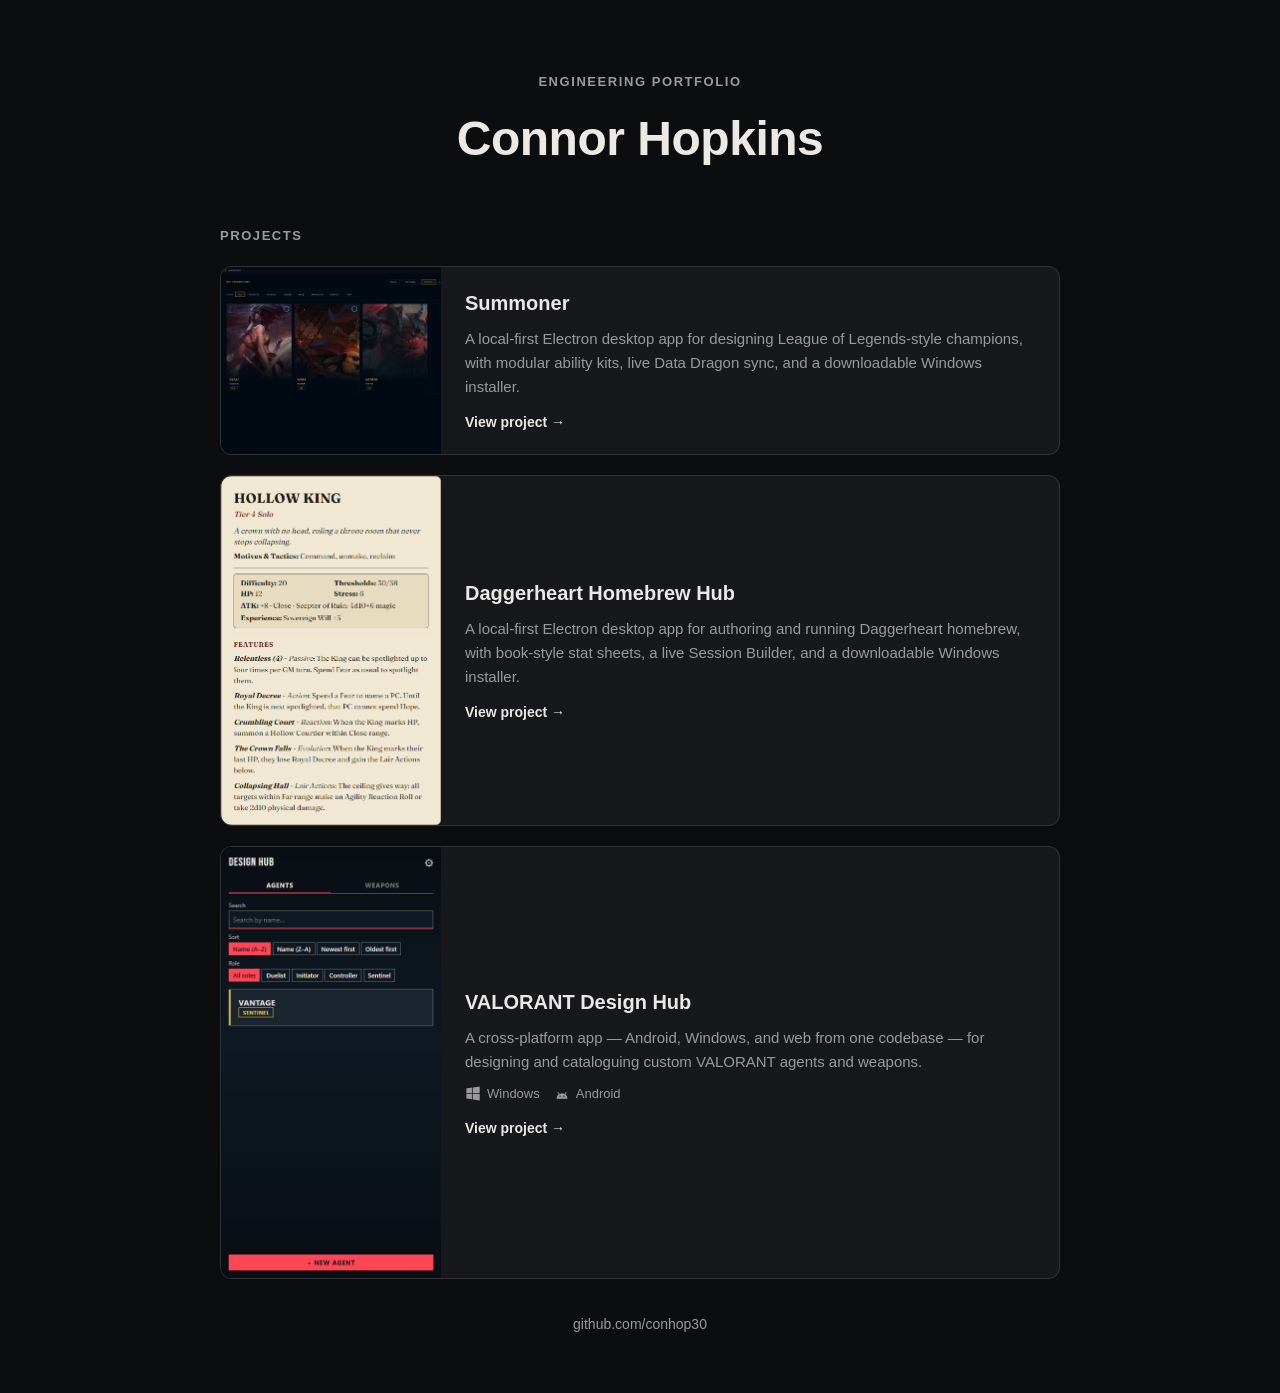
==== index.html @ f41ec2f6 "Add Windows download and OS logos next to each download button Co-Authored-By: Claude Sonnet 5 <nore" ====
<!DOCTYPE html>
<html lang="en">
<head>
<meta charset="UTF-8">
<meta name="viewport" content="width=device-width, initial-scale=1.0">
<title>Connor Hopkins</title>
<meta name="description" content="Software engineering projects and downloads.">
<link rel="stylesheet" href="css/base.css">
<link rel="stylesheet" href="css/home.css">
<link rel="icon" href="data:,">
</head>
<body>

<svg width="0" height="0" style="position:absolute" aria-hidden="true" focusable="false">
  <symbol id="icon-windows" viewBox="0 0 24 24">
    <path fill="currentColor" d="M2 3.6 10.4 2.4v8.2H2zM11.6 2.2 22 .7v9.9H11.6zM2 11.8h8.4v8.2L2 18.8zM11.6 11.8H22v9.9L11.6 20.2z"/>
  </symbol>
  <symbol id="icon-android" viewBox="0 0 24 24">
    <path fill="currentColor" fill-rule="evenodd" d="M3.8 19a8.2 8.2 0 0 1 16.4 0zM8 15.2a1.1 1.1 0 1 0 2.2 0 1.1 1.1 0 0 0-2.2 0zm5.8 0a1.1 1.1 0 1 0 2.2 0 1.1 1.1 0 0 0-2.2 0z"/>
    <path fill="none" stroke="currentColor" stroke-width="1.4" stroke-linecap="round" d="M7.7 12.6 6.1 9.6M16.3 12.6 17.9 9.6"/>
  </symbol>
</svg>

<header class="home-header">
  <p class="eyebrow">Engineering Portfolio</p>
  <h1>Connor Hopkins</h1>
</header>

<main class="wrap">
  <section class="projects">
    <h2>Projects</h2>

    <a class="project-card" href="projects/summoner/">
      <div class="project-card-media">
        <img src="projects/summoner/assets/shot-gallery.png" alt="Summoner champion gallery screenshot">
      </div>
      <div class="project-card-body">
        <h3>Summoner</h3>
        <p>A local-first Electron desktop app for designing League of Legends-style champions, with modular ability kits, live Data Dragon sync, and a downloadable Windows installer.</p>
        <span class="project-card-cta">View project →</span>
      </div>
    </a>

    <a class="project-card" href="projects/daggerheart-hub/">
      <div class="project-card-media">
        <img src="projects/daggerheart-hub/assets/shot-sheet.png" alt="A book-style Daggerheart adversary stat sheet from the app">
      </div>
      <div class="project-card-body">
        <h3>Daggerheart Homebrew Hub</h3>
        <p>A local-first Electron desktop app for authoring and running Daggerheart homebrew, with book-style stat sheets, a live Session Builder, and a downloadable Windows installer.</p>
        <span class="project-card-cta">View project →</span>
      </div>
    </a>

    <a class="project-card" href="projects/valorant-design-hub/">
      <div class="project-card-media">
        <img src="projects/valorant-design-hub/assets/shot-hub.png" alt="VALORANT Design Hub app screenshot">
      </div>
      <div class="project-card-body">
        <h3>VALORANT Design Hub</h3>
        <p>A cross-platform app — Android, Windows, and web from one codebase — for designing and cataloguing custom VALORANT agents and weapons.</p>
        <span class="platforms">
          <span class="platform"><svg aria-hidden="true"><use href="#icon-windows"/></svg>Windows</span>
          <span class="platform"><svg aria-hidden="true"><use href="#icon-android"/></svg>Android</span>
        </span>
        <span class="project-card-cta">View project →</span>
      </div>
    </a>
  </section>
</main>

<footer>
  <a href="https://github.com/conhop30" target="_blank" rel="noopener">github.com/conhop30</a>
</footer>

</body>
</html>
---- css/base.css ----
*, *::before, *::after { box-sizing: border-box; }
html { -webkit-text-size-adjust: 100%; }
body { margin: 0; }
img, video { max-width: 100%; display: block; }
a { color: inherit; }
---- css/home.css ----
/* Deliberately neutral/minimal — the real voice and tone for this page
   is still being decided. Grayscale on purpose: no accent color baked in
   that would need undoing later. */
:root {
  --bg: #0c0d0f;
  --surface: #17181b;
  --text: #ece9e4;
  --text-dim: #9a9a9d;
  --line: rgba(236, 233, 228, 0.12);
  --font-body: -apple-system, BlinkMacSystemFont, "Segoe UI", Roboto, sans-serif;
}

body {
  background: var(--bg);
  color: var(--text);
  font-family: var(--font-body);
  line-height: 1.6;
  -webkit-font-smoothing: antialiased;
}

.wrap {
  max-width: 880px;
  margin: 0 auto;
  padding: 0 20px;
}

.home-header {
  padding: 72px 20px 48px;
  text-align: center;
}

.eyebrow {
  margin: 0 0 8px;
  font-size: 13px;
  font-weight: 600;
  letter-spacing: 0.12em;
  text-transform: uppercase;
  color: var(--text-dim);
}

.home-header h1 {
  margin: 0;
  font-size: clamp(32px, 6vw, 48px);
  font-weight: 700;
  letter-spacing: -0.01em;
}

main {
  padding-bottom: 96px;
}

.projects h2 {
  margin: 0 0 20px;
  font-size: 13px;
  font-weight: 600;
  letter-spacing: 0.12em;
  text-transform: uppercase;
  color: var(--text-dim);
}

.project-card {
  display: grid;
  grid-template-columns: 220px 1fr;
  gap: 24px;
  align-items: stretch;
  background: var(--surface);
  border: 1px solid var(--line);
  border-radius: 12px;
  overflow: hidden;
  text-decoration: none;
  transition: border-color 0.15s ease, transform 0.15s ease;
}

.project-card:hover {
  border-color: rgba(236, 233, 228, 0.28);
  transform: translateY(-2px);
}

.project-card-media {
  background: #05070a;
  overflow: hidden;
}

.project-card-media img {
  width: 100%;
  height: 100%;
  object-fit: cover;
  object-position: top left;
}

.project-card-body {
  padding: 20px 24px 20px 0;
  display: flex;
  flex-direction: column;
  justify-content: center;
  gap: 8px;
}

.project-card-body h3 {
  margin: 0;
  font-size: 20px;
  font-weight: 700;
}

.project-card-body p {
  margin: 0;
  color: var(--text-dim);
  font-size: 15px;
}

.platforms {
  display: flex;
  gap: 14px;
  margin-top: 2px;
}

.platform {
  display: inline-flex;
  align-items: center;
  gap: 6px;
  font-size: 13px;
  color: var(--text-dim);
}

.platform svg {
  width: 16px;
  height: 16px;
}

.project-card-cta {
  margin-top: 4px;
  font-size: 14px;
  font-weight: 600;
}

footer {
  padding: 32px 20px 56px;
  text-align: center;
}

footer a {
  color: var(--text-dim);
  text-decoration: none;
  font-size: 14px;
}

footer a:hover {
  color: var(--text);
}

@media (max-width: 560px) {
  .project-card {
    grid-template-columns: 1fr;
  }
  .project-card-media {
    aspect-ratio: 16 / 9;
  }
  .project-card-body {
    padding: 16px 20px 20px;
  }
}

.project-card + .project-card {
  margin-top: 20px;
}
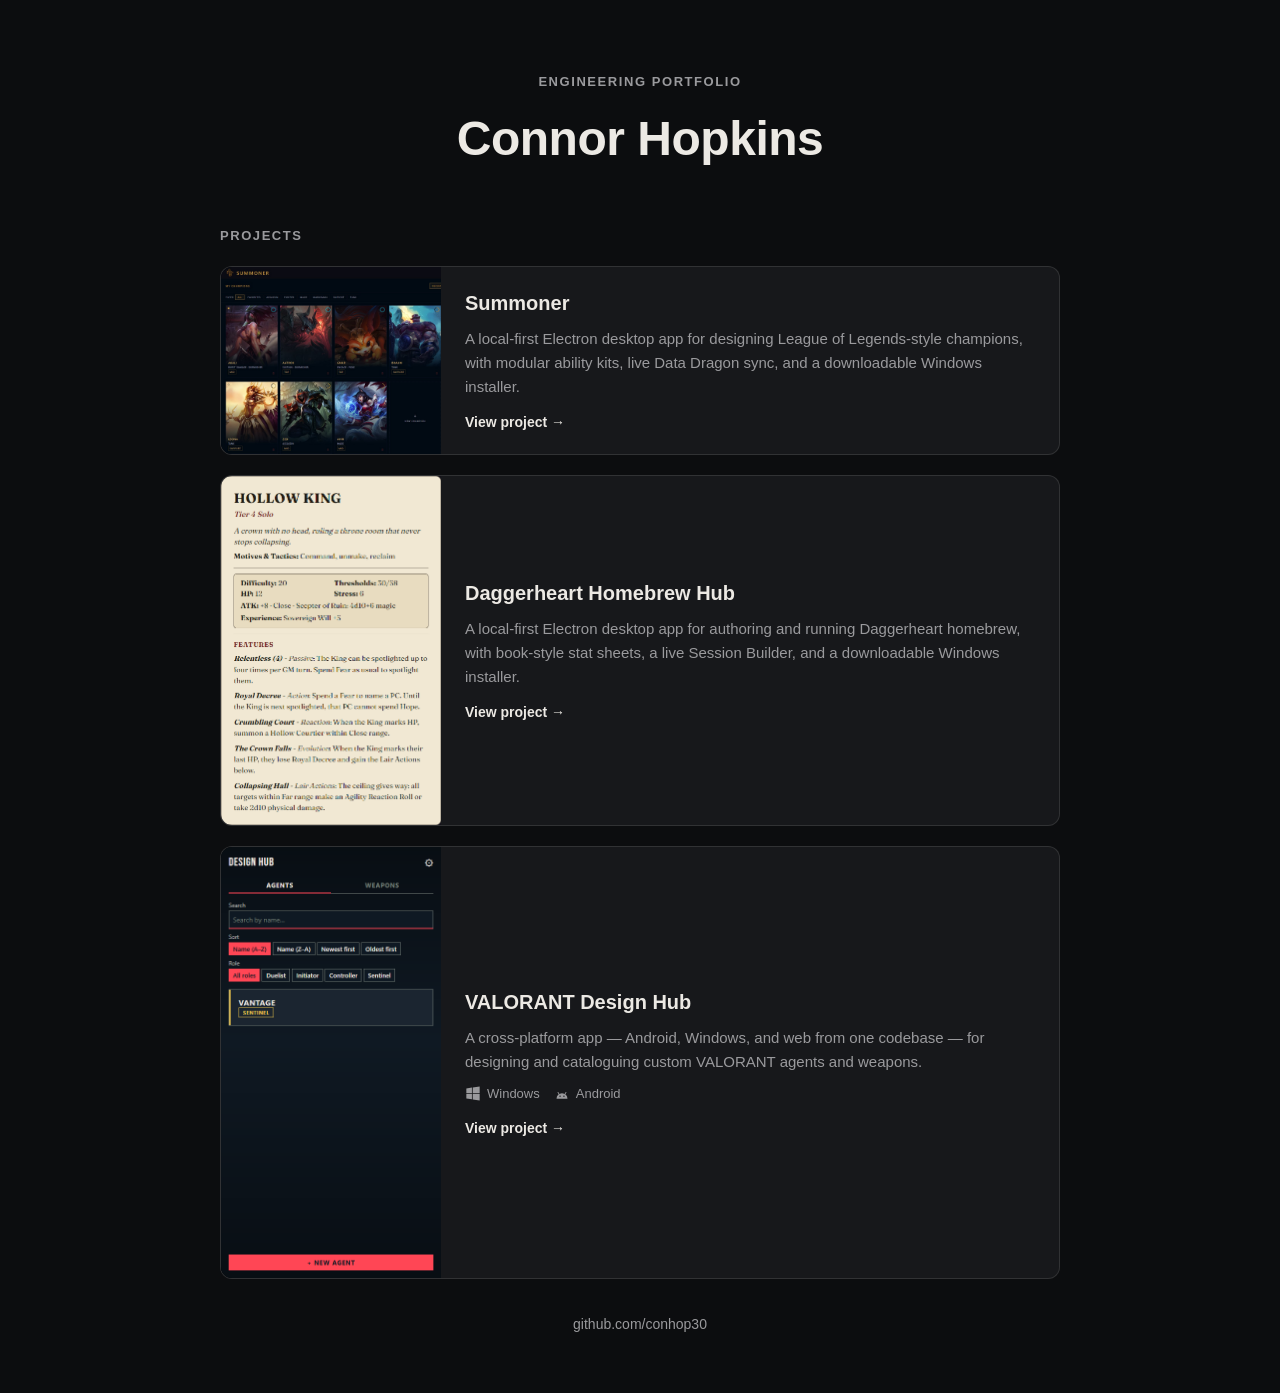
==== commit 5fef3691: "Summoner page: drop 'optional' from the mobile download, note what the PC version adds, fix the home" ====
--- a/index.html
+++ b/index.html
@@ -32,7 +32,7 @@
 
     <a class="project-card" href="projects/summoner/">
       <div class="project-card-media">
-        <img src="projects/summoner/assets/shot-gallery.png" alt="Summoner champion gallery screenshot">
+        <img src="projects/summoner/assets/shot-gallery.jpg" alt="Summoner champion gallery screenshot">
       </div>
       <div class="project-card-body">
         <h3>Summoner</h3>
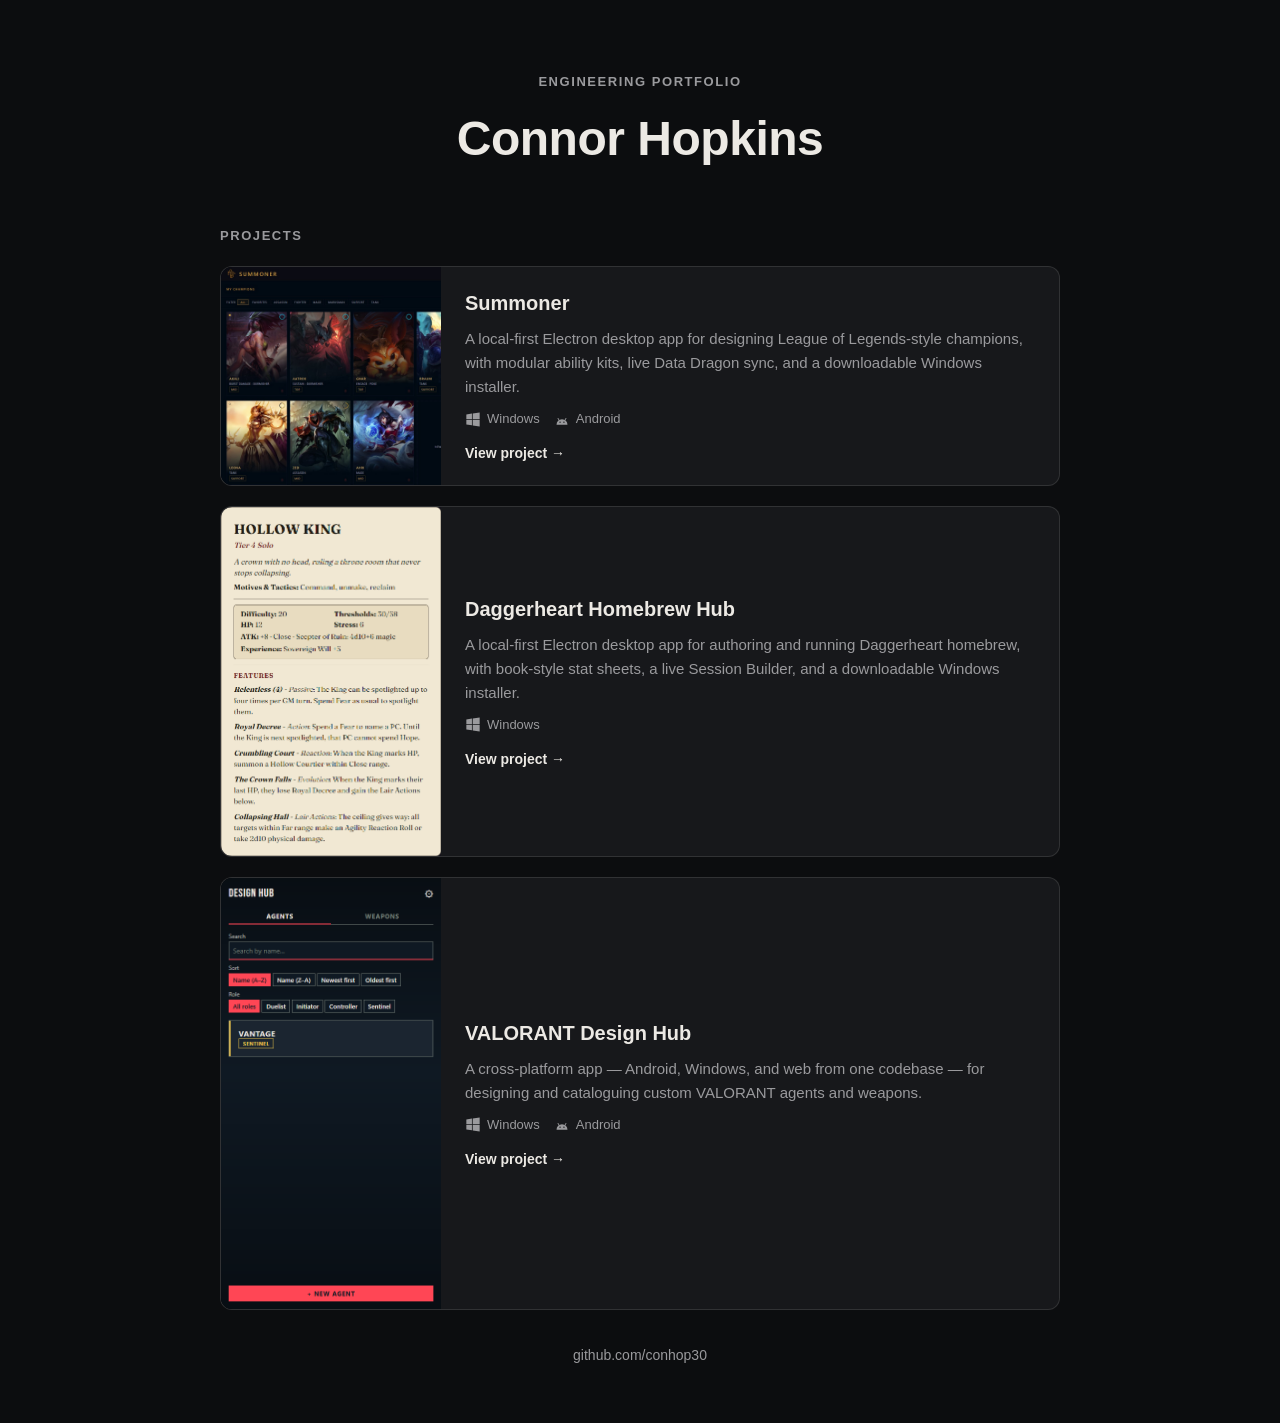
==== commit cd87c631: "Home page: Windows and Android on the Summoner card, Windows on the Daggerheart card Co-Authored-By:" ====
--- a/index.html
+++ b/index.html
@@ -37,6 +37,10 @@
       <div class="project-card-body">
         <h3>Summoner</h3>
         <p>A local-first Electron desktop app for designing League of Legends-style champions, with modular ability kits, live Data Dragon sync, and a downloadable Windows installer.</p>
+        <span class="platforms">
+          <span class="platform"><svg aria-hidden="true"><use href="#icon-windows"/></svg>Windows</span>
+          <span class="platform"><svg aria-hidden="true"><use href="#icon-android"/></svg>Android</span>
+        </span>
         <span class="project-card-cta">View project →</span>
       </div>
     </a>
@@ -48,6 +52,9 @@
       <div class="project-card-body">
         <h3>Daggerheart Homebrew Hub</h3>
         <p>A local-first Electron desktop app for authoring and running Daggerheart homebrew, with book-style stat sheets, a live Session Builder, and a downloadable Windows installer.</p>
+        <span class="platforms">
+          <span class="platform"><svg aria-hidden="true"><use href="#icon-windows"/></svg>Windows</span>
+        </span>
         <span class="project-card-cta">View project →</span>
       </div>
     </a>
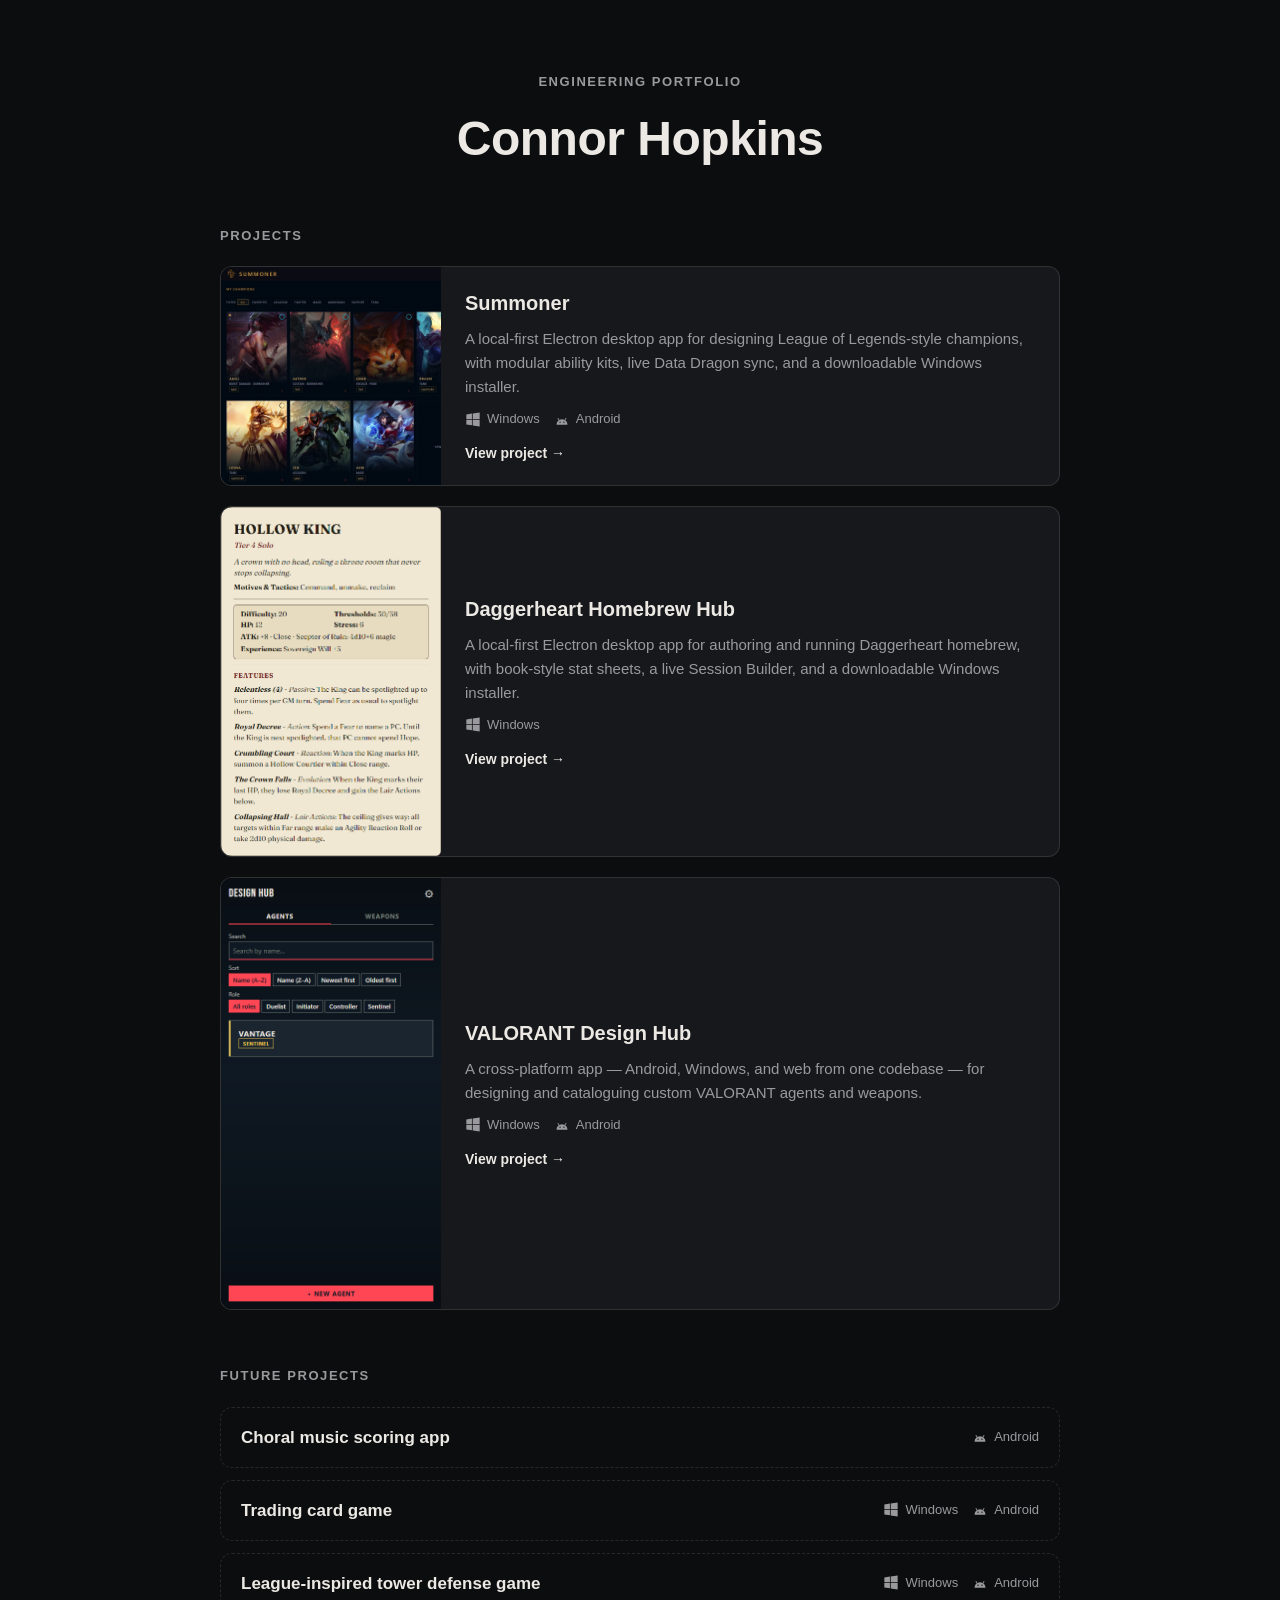
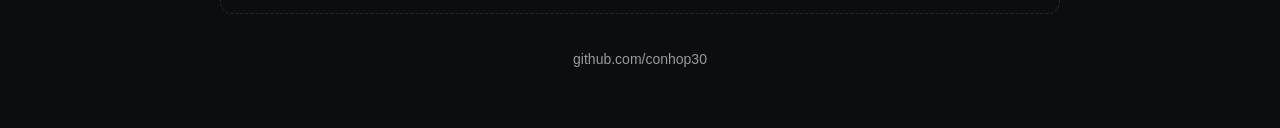
==== commit a5b481da: "Home page: add a Future projects section Co-Authored-By: Claude Sonnet 5 <noreply@anthropic.com>" ====
--- a/index.html
+++ b/index.html
@@ -74,6 +74,32 @@
       </div>
     </a>
   </section>
+
+  <section class="future">
+    <h2>Future projects</h2>
+    <ul>
+      <li class="future-item">
+        <h3>Choral music scoring app</h3>
+        <span class="platforms">
+          <span class="platform"><svg aria-hidden="true"><use href="#icon-android"/></svg>Android</span>
+        </span>
+      </li>
+      <li class="future-item">
+        <h3>Trading card game</h3>
+        <span class="platforms">
+          <span class="platform"><svg aria-hidden="true"><use href="#icon-windows"/></svg>Windows</span>
+          <span class="platform"><svg aria-hidden="true"><use href="#icon-android"/></svg>Android</span>
+        </span>
+      </li>
+      <li class="future-item">
+        <h3>League-inspired tower defense game</h3>
+        <span class="platforms">
+          <span class="platform"><svg aria-hidden="true"><use href="#icon-windows"/></svg>Windows</span>
+          <span class="platform"><svg aria-hidden="true"><use href="#icon-android"/></svg>Android</span>
+        </span>
+      </li>
+    </ul>
+  </section>
 </main>
 
 <footer>
--- a/css/home.css
+++ b/css/home.css
@@ -163,3 +163,56 @@
 .project-card + .project-card {
   margin-top: 20px;
 }
+
+/* Future projects: plain rows, deliberately quieter than the cards above. */
+.future {
+  margin-top: 56px;
+}
+
+.future h2 {
+  margin: 0 0 20px;
+  font-size: 13px;
+  font-weight: 600;
+  letter-spacing: 0.12em;
+  text-transform: uppercase;
+  color: var(--text-dim);
+}
+
+.future ul {
+  margin: 0;
+  padding: 0;
+  list-style: none;
+}
+
+.future-item {
+  display: flex;
+  align-items: center;
+  justify-content: space-between;
+  gap: 16px;
+  padding: 16px 20px;
+  border: 1px dashed var(--line);
+  border-radius: 12px;
+}
+
+.future-item + .future-item {
+  margin-top: 12px;
+}
+
+.future-item h3 {
+  margin: 0;
+  font-size: 17px;
+  font-weight: 600;
+}
+
+.future-item .platforms {
+  margin-top: 0;
+  flex-shrink: 0;
+}
+
+@media (max-width: 560px) {
+  .future-item {
+    flex-direction: column;
+    align-items: flex-start;
+    gap: 8px;
+  }
+}
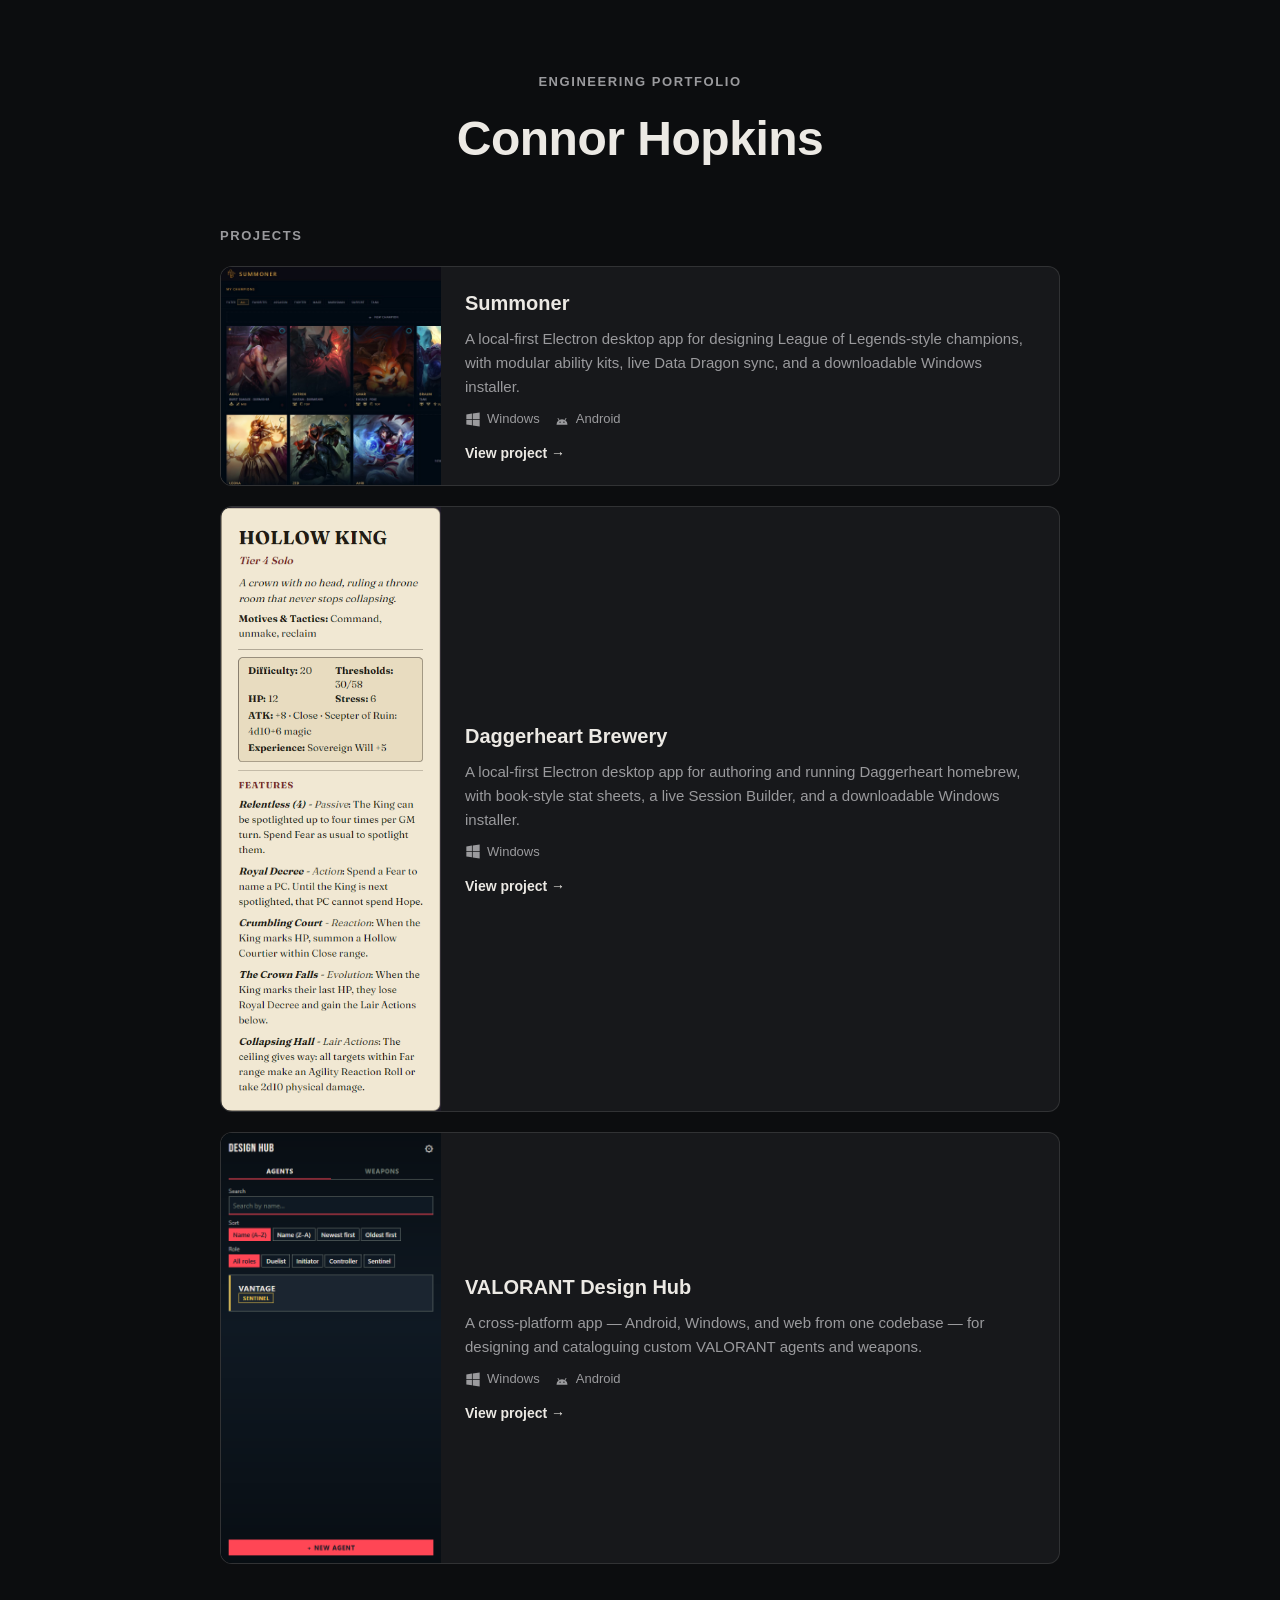
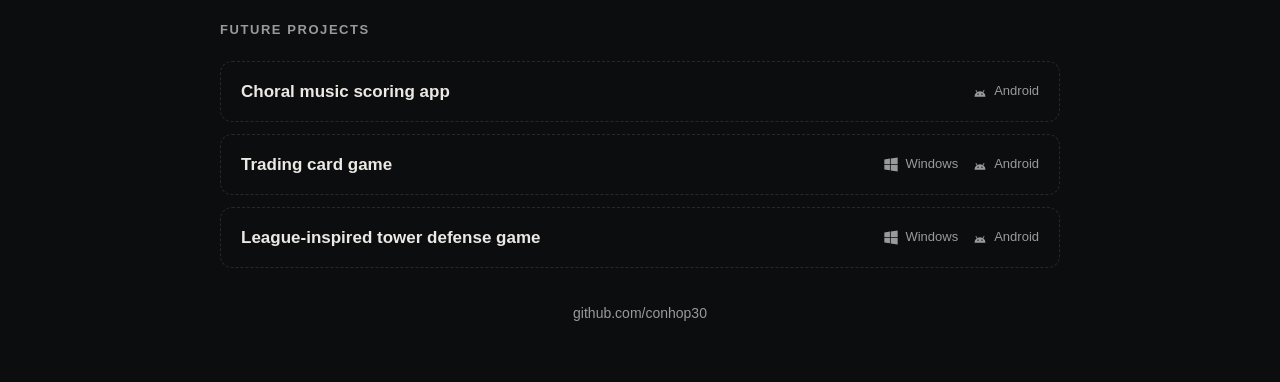
==== commit 71e2323c: "Rename Daggerheart Hub project to Daggerheart Brewery, add its app icon as favicon, and refresh scre" ====
--- a/index.html
+++ b/index.html
@@ -50,7 +50,7 @@
         <img src="projects/daggerheart-hub/assets/shot-sheet.png" alt="A book-style Daggerheart adversary stat sheet from the app">
       </div>
       <div class="project-card-body">
-        <h3>Daggerheart Homebrew Hub</h3>
+        <h3>Daggerheart Brewery</h3>
         <p>A local-first Electron desktop app for authoring and running Daggerheart homebrew, with book-style stat sheets, a live Session Builder, and a downloadable Windows installer.</p>
         <span class="platforms">
           <span class="platform"><svg aria-hidden="true"><use href="#icon-windows"/></svg>Windows</span>
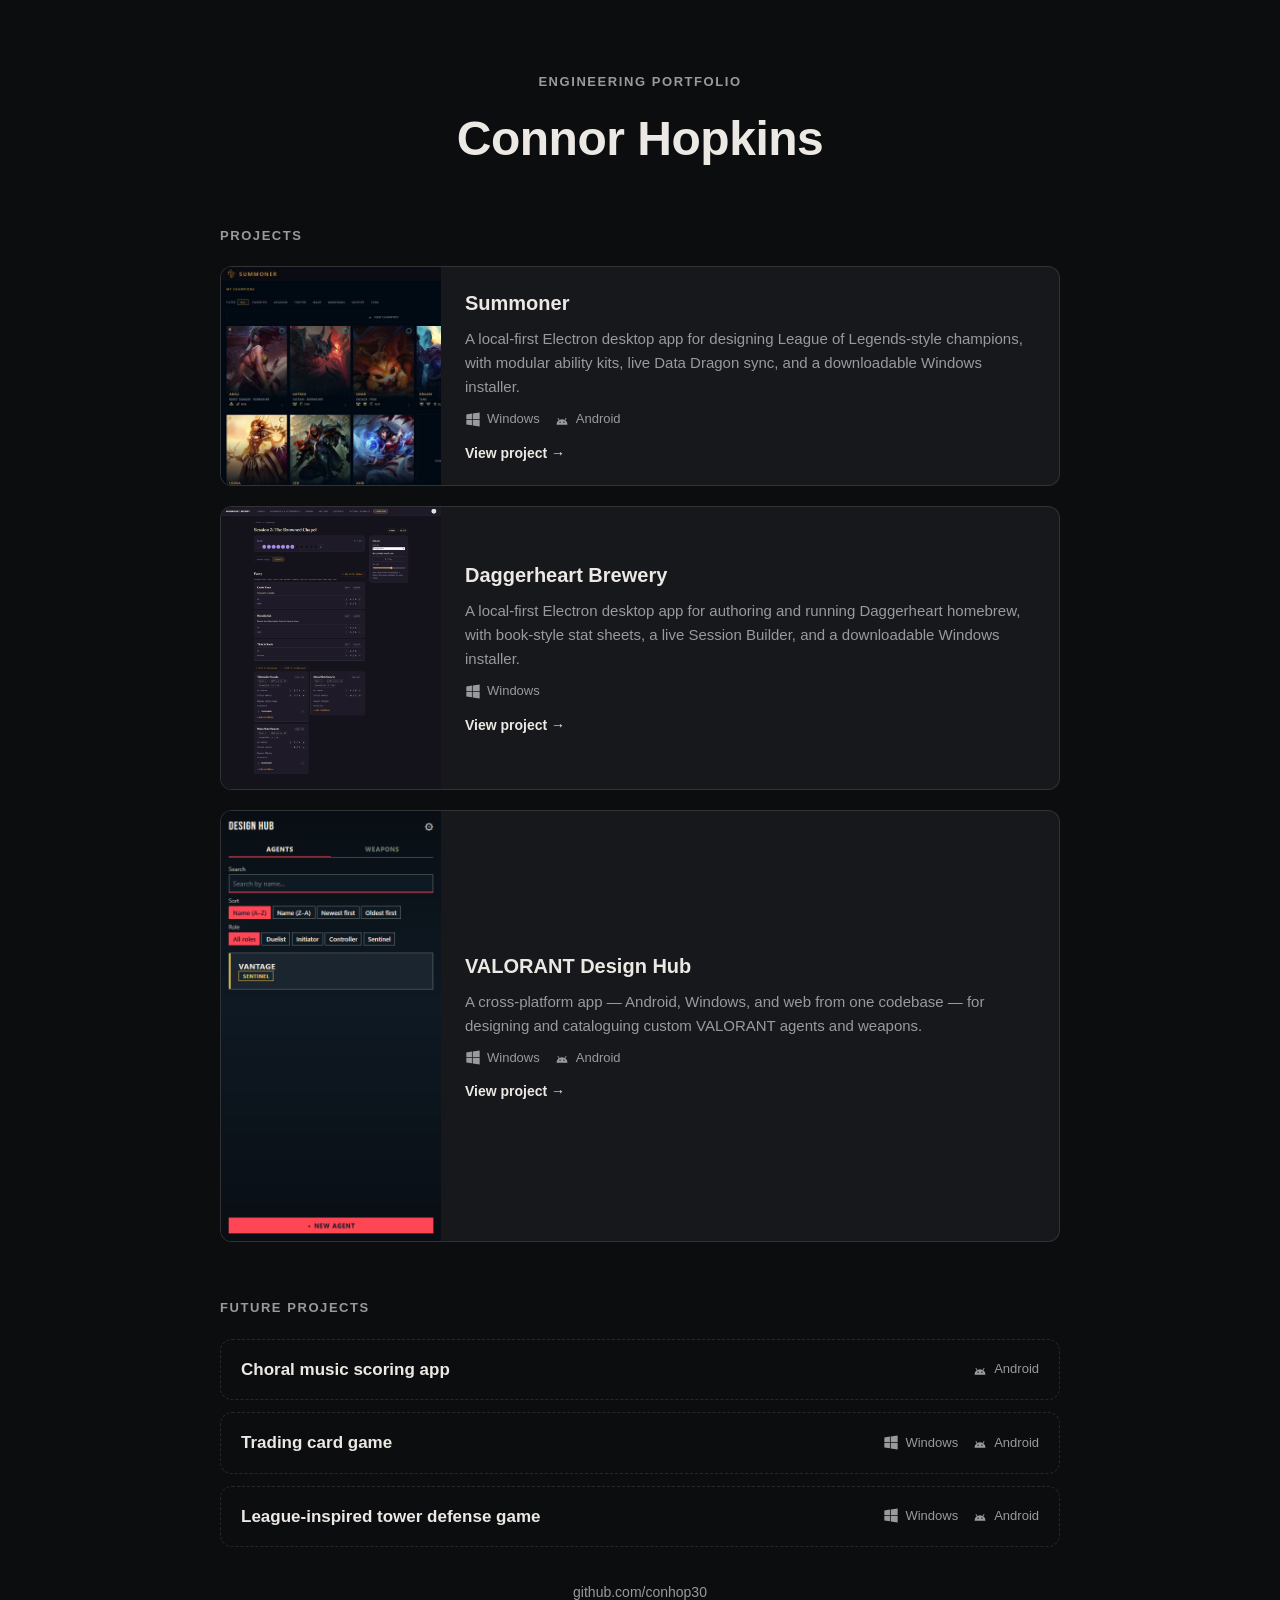
==== commit 59df89c6: "Swap the landing-page card image for a populated session screenshot, and show the latest release ver" ====
--- a/index.html
+++ b/index.html
@@ -47,7 +47,7 @@
 
     <a class="project-card" href="projects/daggerheart-hub/">
       <div class="project-card-media">
-        <img src="projects/daggerheart-hub/assets/shot-sheet.png" alt="A book-style Daggerheart adversary stat sheet from the app">
+        <img src="projects/daggerheart-hub/assets/shot-hero.png" alt="A live Daggerheart session in combat mode: Fear tracking, a party roster, and pulled-in adversaries with HP and Stress">
       </div>
       <div class="project-card-body">
         <h3>Daggerheart Brewery</h3>
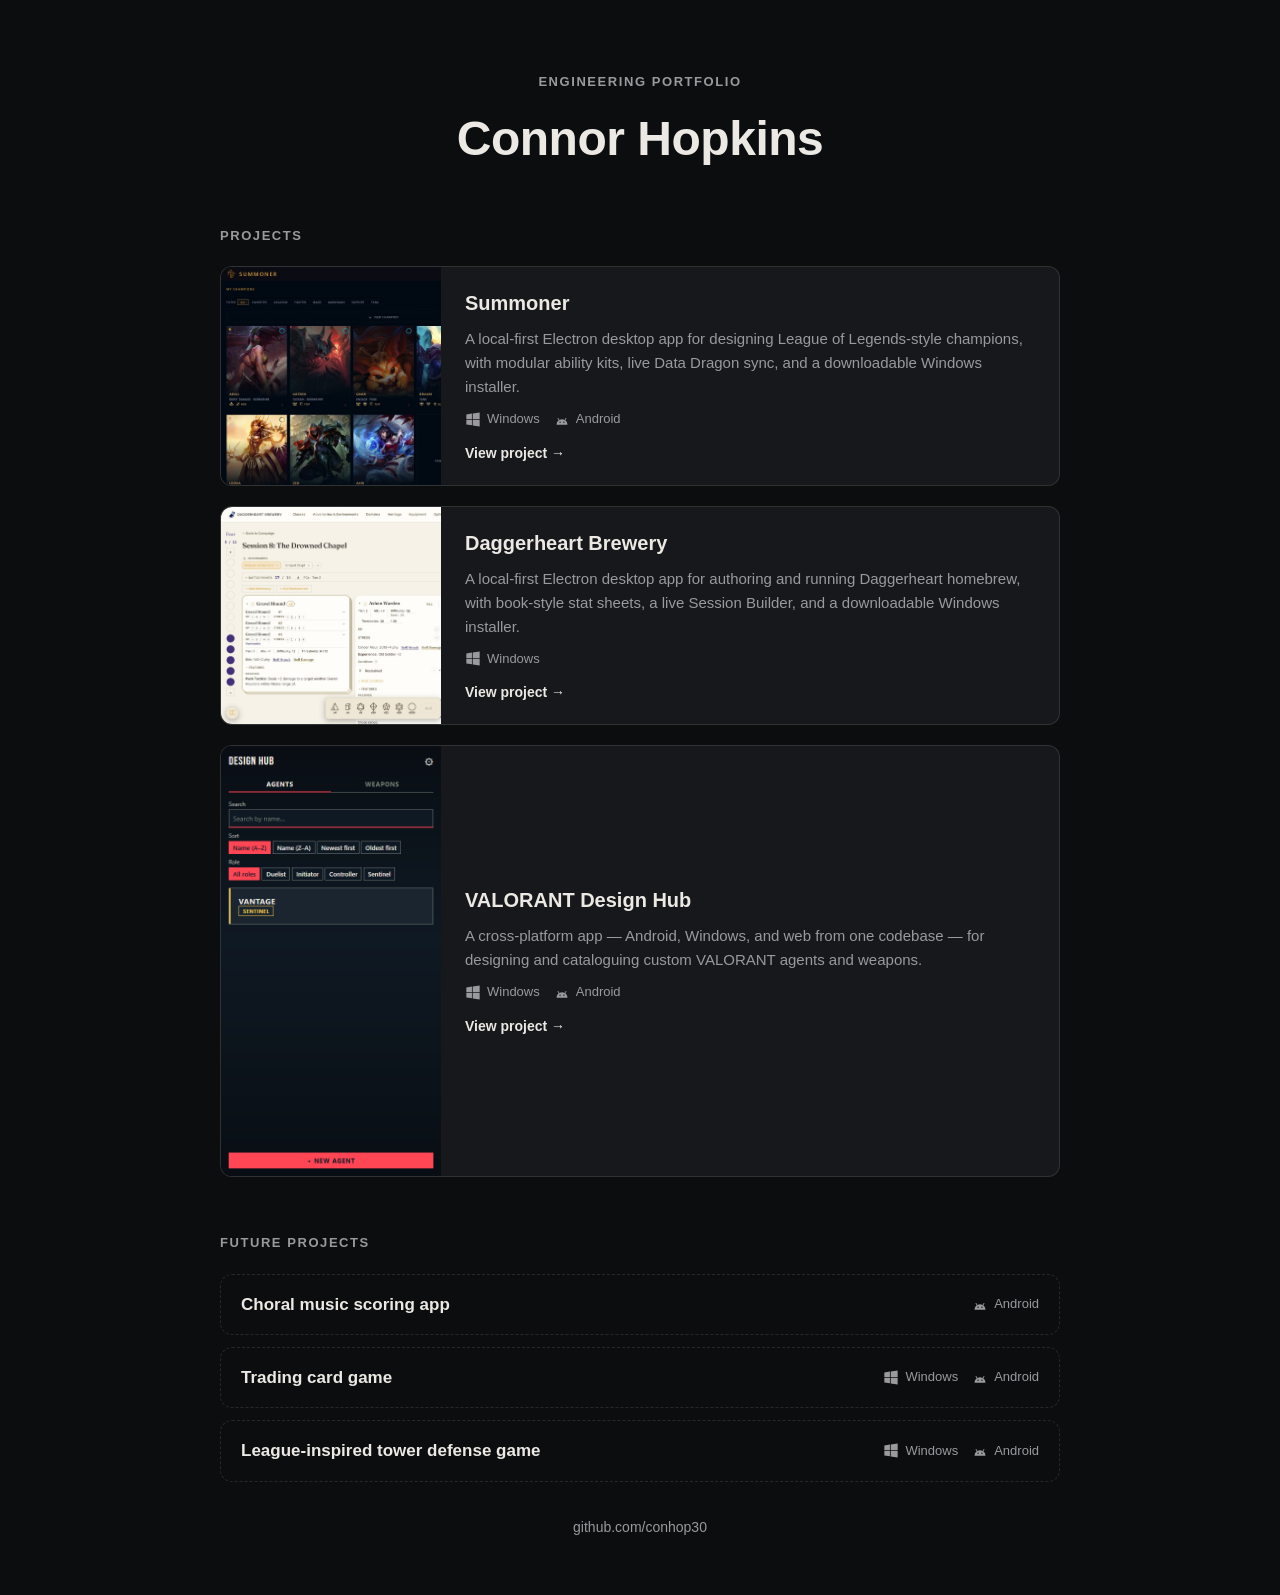
==== commit b900db39: "Daggerheart Brewery v1.8.0: new screenshots in scrolling viewers, download links and changelog Co-Au" ====
--- a/index.html
+++ b/index.html
@@ -47,7 +47,7 @@
 
     <a class="project-card" href="projects/daggerheart-hub/">
       <div class="project-card-media">
-        <img src="projects/daggerheart-hub/assets/shot-hero.png" alt="A live Daggerheart session in combat mode: Fear tracking, a party roster, and pulled-in adversaries with HP and Stress">
+        <img src="projects/daggerheart-hub/assets/shot-session.jpg" alt="A live Daggerheart session: a Fear rail, Combat tabs, and pulled-in adversaries stacked into one stat block with HP and Stress">
       </div>
       <div class="project-card-body">
         <h3>Daggerheart Brewery</h3>
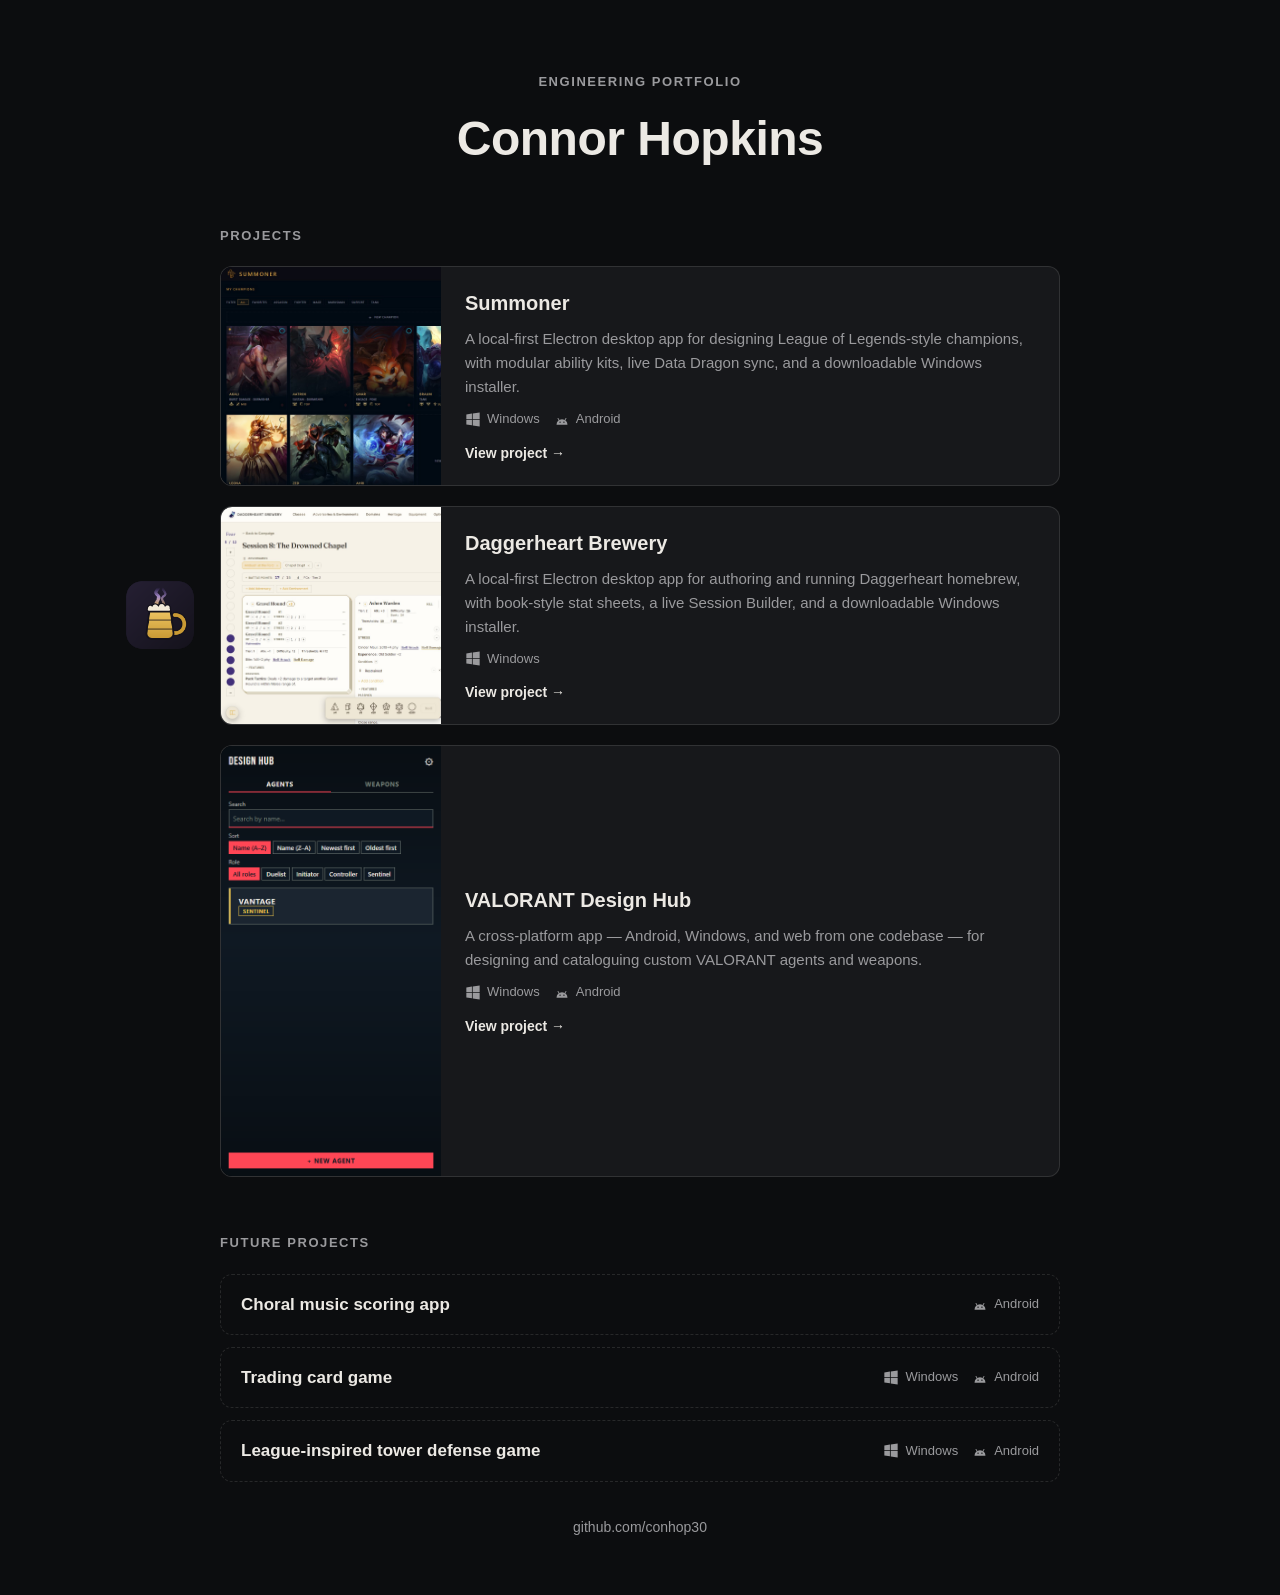
==== commit 06fdc3d3: "Homepage: Daggerheart Brewery's app icon beside its project card Co-Authored-By: Claude Opus 5.5 <no" ====
--- a/index.html
+++ b/index.html
@@ -45,6 +45,8 @@
       </div>
     </a>
 
+    <div class="project-row">
+    <img class="project-logo" src="projects/daggerheart-hub/favicon.png" alt="" width="72" height="72" loading="lazy">
     <a class="project-card" href="projects/daggerheart-hub/">
       <div class="project-card-media">
         <img src="projects/daggerheart-hub/assets/shot-session.jpg" alt="A live Daggerheart session: a Fear rail, Combat tabs, and pulled-in adversaries stacked into one stat block with HP and Stress">
@@ -58,6 +60,7 @@
         <span class="project-card-cta">View project →</span>
       </div>
     </a>
+    </div>
 
     <a class="project-card" href="projects/valorant-design-hub/">
       <div class="project-card-media">
--- a/css/home.css
+++ b/css/home.css
@@ -160,8 +160,38 @@
   }
 }
 
-.project-card + .project-card {
+.project-card + .project-card,
+.project-card + .project-row,
+.project-row + .project-card {
   margin-top: 20px;
+}
+
+/* A project's own app icon, standing in the margin to the left of its
+   card. Decorative, so it only appears where the margin has room for it. */
+.project-row {
+  position: relative;
+}
+
+.project-logo {
+  display: none;
+  position: absolute;
+  right: 100%;
+  top: 50%;
+  width: 72px;
+  height: 72px;
+  margin-right: 24px;
+  transform: translateY(-50%);
+  transition: transform 0.15s ease;
+}
+
+.project-row:hover .project-logo {
+  transform: translateY(-50%) rotate(-6deg) scale(1.06);
+}
+
+@media (min-width: 1100px) {
+  .project-logo {
+    display: block;
+  }
 }
 
 /* Future projects: plain rows, deliberately quieter than the cards above. */
